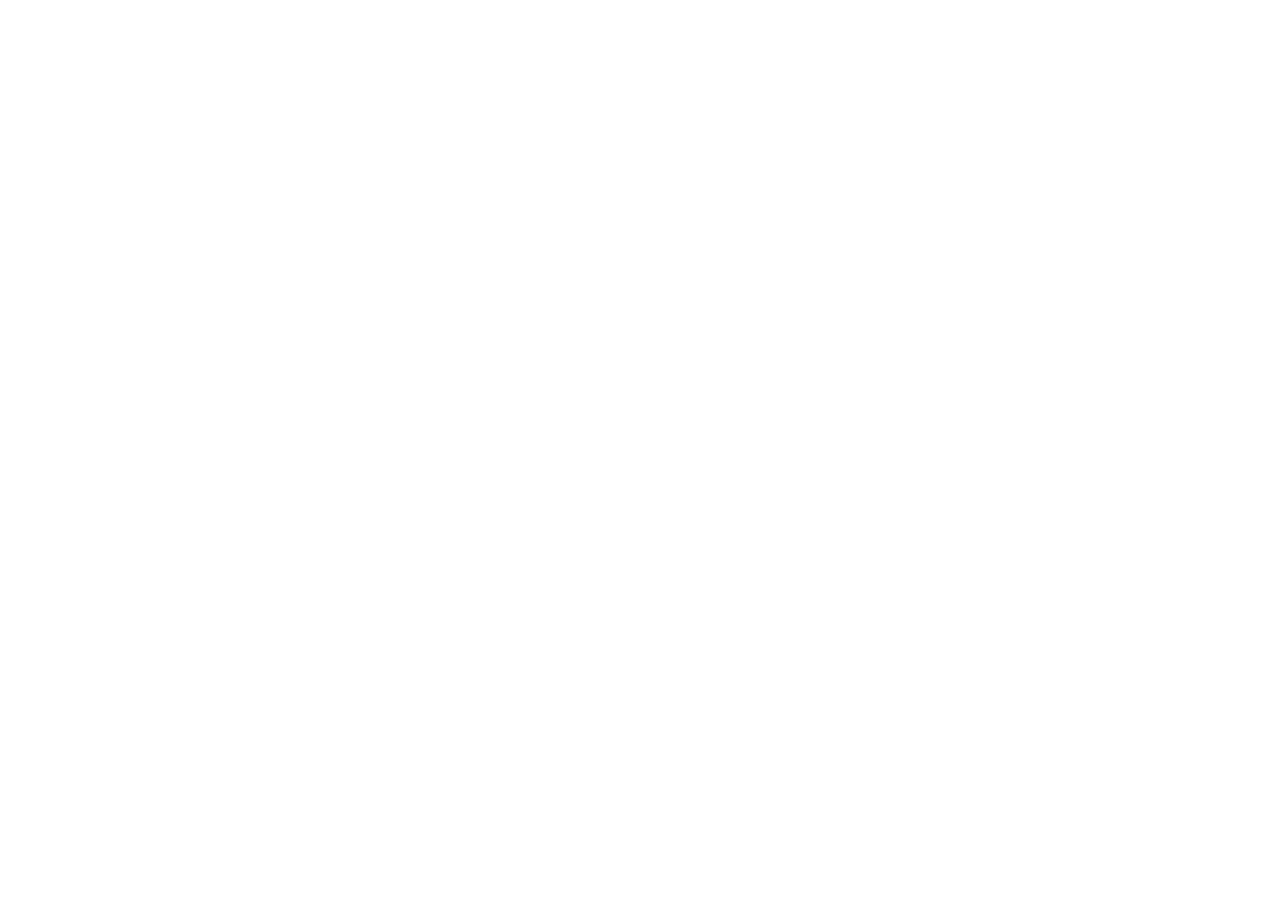
==== index.html @ cca75c6a "init project" ====
<!DOCTYPE html>
<html lang="ru">
<head>
    <meta charset="UTF-8">
    <meta name="viewport" content="width=device-width, initial-scale=1.0">
    <title>Тренировка с git</title>
    <link rel="stylesheet" href="css/style.css">
</head>
<body>
    
</body>
</html>
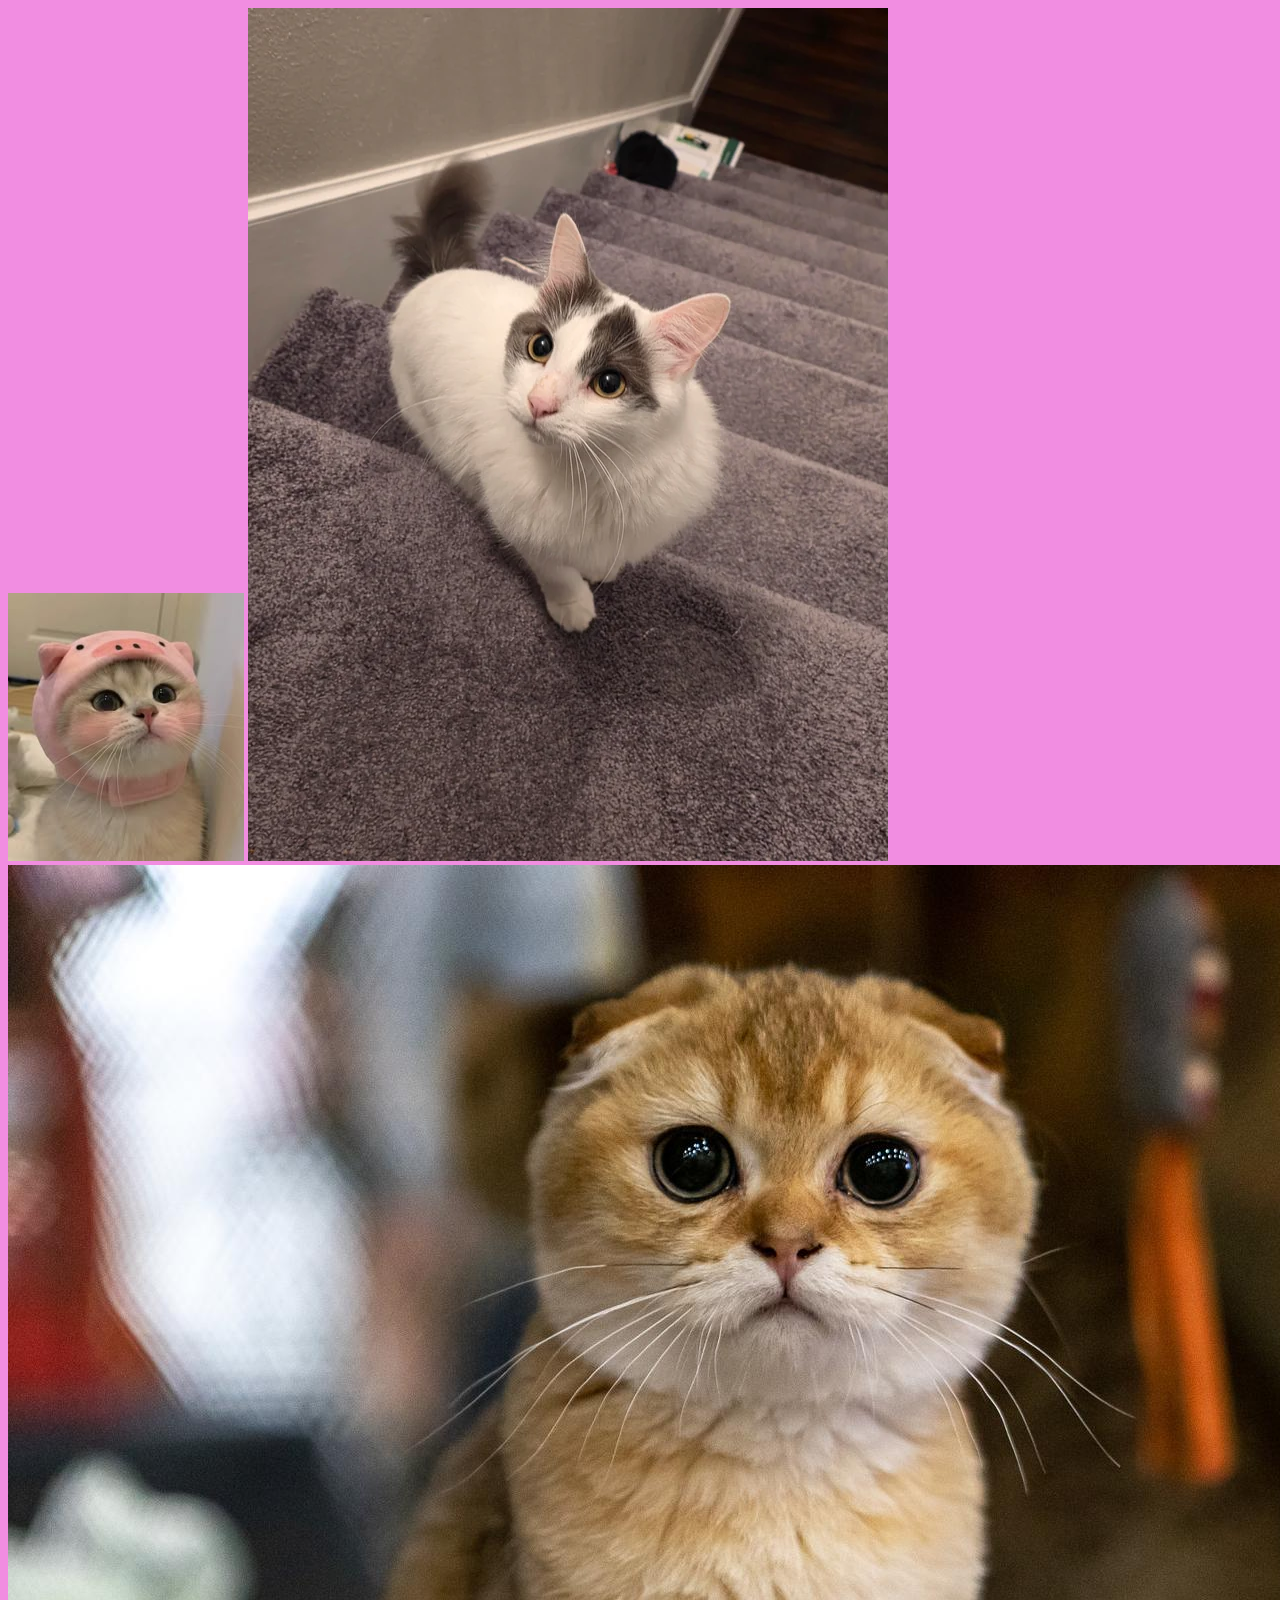
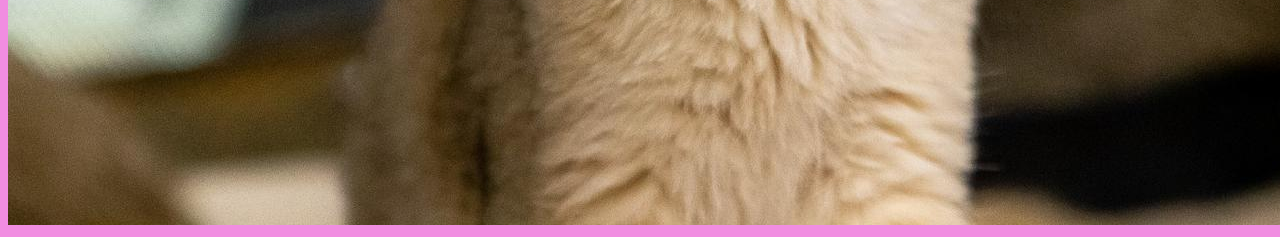
==== commit d094013c: "img" ====
--- a/index.html
+++ b/index.html
@@ -7,6 +7,9 @@
     <link rel="stylesheet" href="css/style.css">
 </head>
 <body>
-    
+    <a href="second.html"></a>
+    <img src="img/c8cc24bba37a25c009647b8875aae0e3.jpg" alt="">
+    <img src="img/my-pretty-kitties-v0-ua8piy7y6msf1.webp" alt="">
+    <img src="img/PD155264_Олег_Золото_web.jpeg" alt="">
 </body>
 </html>
--- a/css/style.css
+++ b/css/style.css
@@ -0,0 +1,7 @@
+body {
+    background: rgb(241, 141, 225);
+}
+
+p {
+    background-color: rgb(64, 255, 64);
+}
